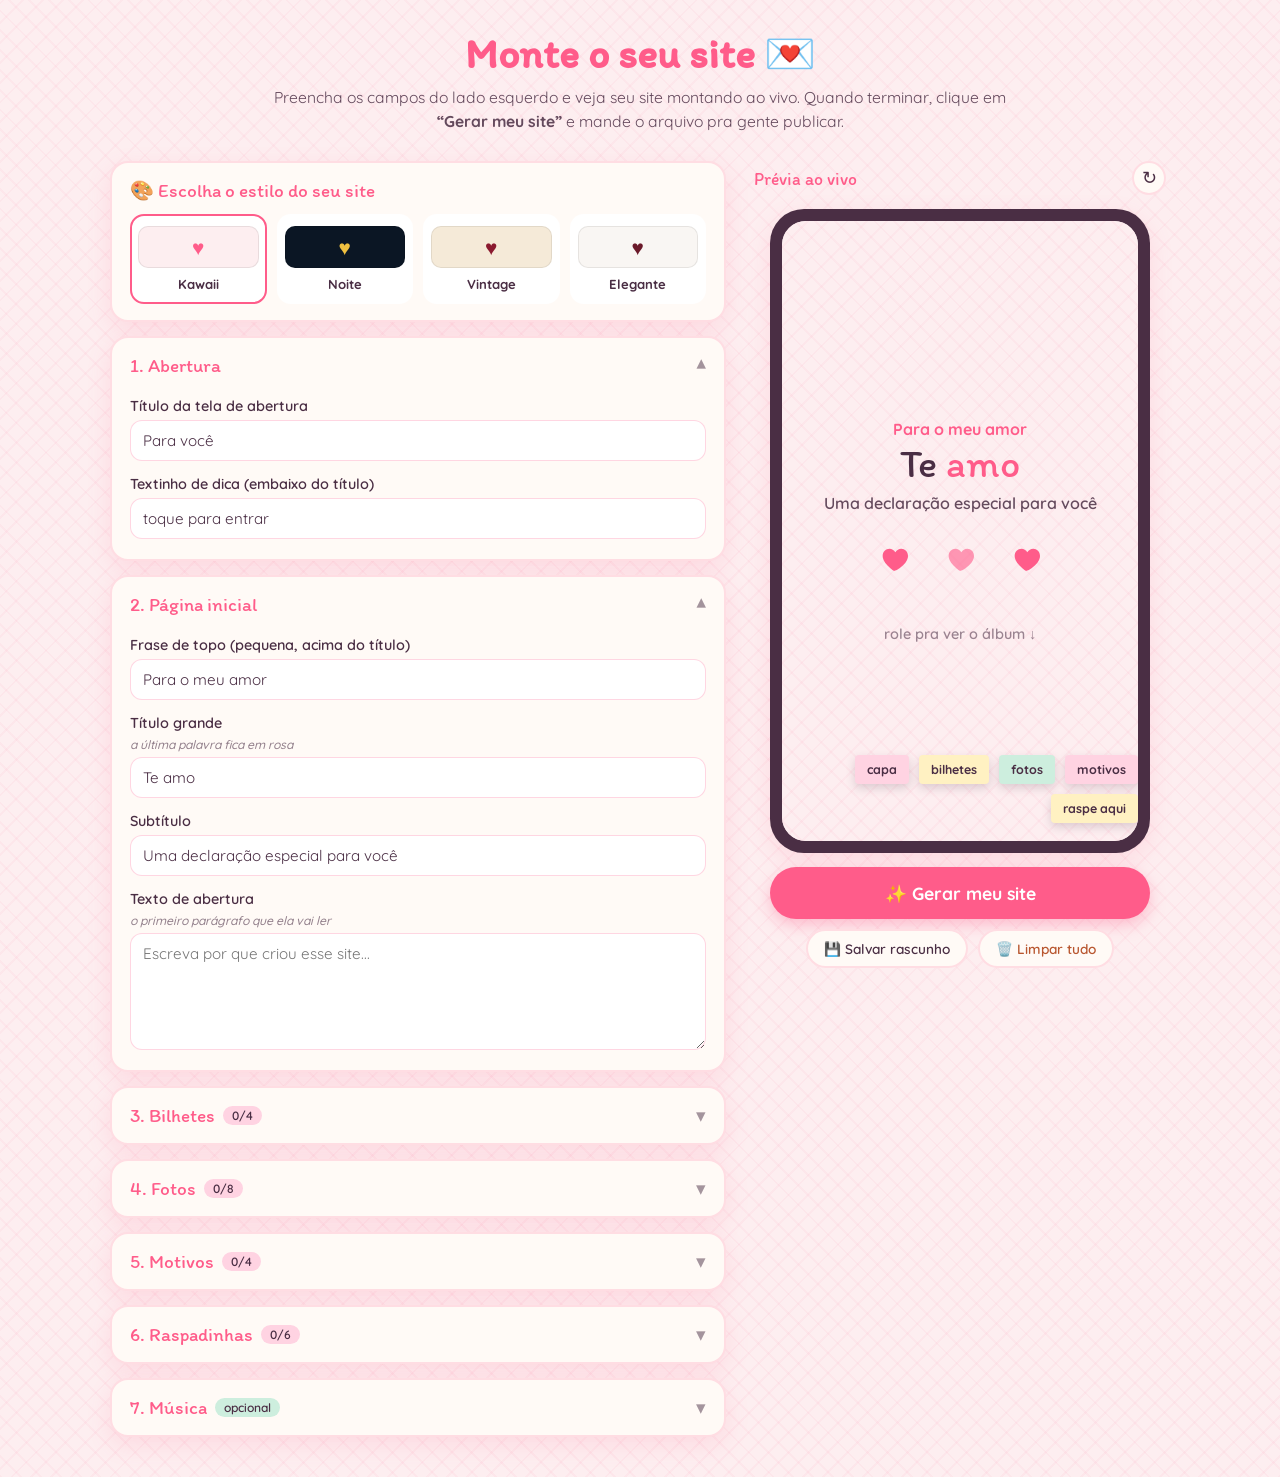
==== index.html @ db9405b7 "Painel de configuracao self-service (4 temas + previa ao vivo)" ====
<!DOCTYPE html>
<html lang="pt-BR">
<head>
    <meta charset="UTF-8">
    <meta name="viewport" content="width=device-width, initial-scale=1.0">
    <title>Monte o seu site 💌</title>
    <link rel="preconnect" href="https://fonts.googleapis.com">
    <link rel="preconnect" href="https://fonts.gstatic.com" crossorigin>
    <link href="https://fonts.googleapis.com/css2?family=Itim&family=Quicksand:wght@400;500;600;700&display=swap" rel="stylesheet">
    <link rel="stylesheet" href="configurador.css">
</head>
<body>
    <header class="topo">
        <h1>Monte o seu site 💌</h1>
        <p>Preencha os campos do lado esquerdo e veja seu site montando ao vivo. Quando terminar, clique em <strong>“Gerar meu site”</strong> e mande o arquivo pra gente publicar.</p>
    </header>

    <div class="abas" role="tablist">
        <button class="aba ativa" data-aba="editar">✏️ Editar</button>
        <button class="aba" data-aba="previa">👀 Ver prévia</button>
    </div>

    <main class="painel">
        <!-- Coluna de edição -->
        <section class="form" id="form" data-painel="editar">

            <div class="seletor-tema">
                <span class="seletor-titulo">🎨 Escolha o estilo do seu site</span>
                <div class="temas" id="temas">
                    <button type="button" class="tema-opcao" data-tema="kawaii"
                        style="--t-fundo:#fdeef0; --t-destaque:#ff5c8a; --t-texto:#4a2e44;">
                        <span class="tema-amostra"></span>Kawaii
                    </button>
                    <button type="button" class="tema-opcao" data-tema="noite"
                        style="--t-fundo:#0b1624; --t-destaque:#f0c040; --t-texto:#e8dfc8;">
                        <span class="tema-amostra"></span>Noite
                    </button>
                    <button type="button" class="tema-opcao" data-tema="vintage"
                        style="--t-fundo:#f5ead8; --t-destaque:#8b1a2f; --t-texto:#3d2314;">
                        <span class="tema-amostra"></span>Vintage
                    </button>
                    <button type="button" class="tema-opcao" data-tema="elegante"
                        style="--t-fundo:#f9f6f3; --t-destaque:#6b1a2a; --t-texto:#1a1018;">
                        <span class="tema-amostra"></span>Elegante
                    </button>
                </div>
            </div>

            <details class="secao" open>
                <summary>1. Abertura</summary>
                <div class="secao-corpo">
                    <label>Título da tela de abertura
                        <input type="text" data-campo="capaTitulo" maxlength="40" placeholder="Para você">
                    </label>
                    <label>Textinho de dica (embaixo do título)
                        <input type="text" data-campo="capaDica" maxlength="40" placeholder="toque para entrar">
                    </label>
                </div>
            </details>

            <details class="secao" open>
                <summary>2. Página inicial</summary>
                <div class="secao-corpo">
                    <label>Frase de topo (pequena, acima do título)
                        <input type="text" data-campo="heroEyebrow" maxlength="60" placeholder="Para Maria, com amor">
                    </label>
                    <label>Título grande <span class="ajuda">a última palavra fica em rosa</span>
                        <input type="text" data-campo="heroTitulo" maxlength="40" placeholder="Te amo">
                    </label>
                    <label>Subtítulo
                        <input type="text" data-campo="heroSubtitulo" maxlength="80" placeholder="Uma declaração especial para você">
                    </label>
                    <label>Texto de abertura <span class="ajuda">o primeiro parágrafo que ela vai ler</span>
                        <textarea data-campo="heroTexto" rows="5" placeholder="Escreva por que criou esse site..."></textarea>
                    </label>
                </div>
            </details>

            <details class="secao">
                <summary>3. Bilhetes <span class="conta" id="conta-bilhetes"></span></summary>
                <div class="secao-corpo">
                    <p class="dica-secao">Recadinhos curtos, tipo post-it. Escolha uma cor para cada um.</p>
                    <div id="campos-bilhetes"></div>
                </div>
            </details>

            <details class="secao">
                <summary>4. Fotos <span class="conta" id="conta-fotos"></span></summary>
                <div class="secao-corpo">
                    <p class="dica-secao">Suba até 8 fotos do casal. As fotos ficam guardadas dentro do próprio site (não precisa mandar separado). Pode deixar slots em branco.</p>
                    <div id="campos-fotos" class="grade-fotos"></div>
                </div>
            </details>

            <details class="secao">
                <summary>5. Motivos <span class="conta" id="conta-motivos"></span></summary>
                <div class="secao-corpo">
                    <p class="dica-secao">Um varal com motivos pelos quais você ama essa pessoa.</p>
                    <div id="campos-motivos"></div>
                    <button type="button" class="btn-add" id="add-motivo">+ Adicionar motivo</button>
                </div>
            </details>

            <details class="secao">
                <summary>6. Raspadinhas <span class="conta" id="conta-surpresas"></span></summary>
                <div class="secao-corpo">
                    <p class="dica-secao">6 surpresinhas que aparecem quando ela raspa os corações.</p>
                    <div id="campos-surpresas"></div>
                </div>
            </details>

            <details class="secao">
                <summary>7. Música <span class="opcional">opcional</span></summary>
                <div class="secao-corpo">
                    <p class="dica-secao">Um MP3 que toca de fundo. Deixe em branco para não ter música.</p>
                    <label class="arquivo-musica">
                        <input type="file" id="input-musica" accept="audio/mpeg,audio/mp3,.mp3">
                        <span id="nome-musica">Escolher arquivo .mp3</span>
                    </label>
                    <button type="button" class="btn-remover-musica" id="remover-musica" hidden>Remover música</button>
                    <p class="aviso-tamanho" id="aviso-musica" hidden></p>
                </div>
            </details>

        </section>

        <!-- Coluna de prévia -->
        <aside class="previa" data-painel="previa">
            <div class="previa-cabecalho">
                <span>Prévia ao vivo</span>
                <button type="button" class="btn-recarregar" id="recarregar" title="Recarregar prévia">↻</button>
            </div>
            <div class="telefone">
                <div class="telefone-tela">
                    <iframe id="preview-frame" src="preview/kawaii/index.html" title="Prévia do site"></iframe>
                </div>
            </div>
            <div class="acoes">
                <button type="button" class="btn-gerar" id="btn-gerar">✨ Gerar meu site</button>
                <div class="acoes-secundarias">
                    <button type="button" class="btn-secundario" id="btn-rascunho">💾 Salvar rascunho</button>
                    <button type="button" class="btn-secundario btn-limpar" id="btn-limpar">🗑️ Limpar tudo</button>
                </div>
                <p class="nota-rascunho" id="nota-rascunho"></p>
            </div>
        </aside>
    </main>

    <!-- Instruções finais (aparece ao gerar) -->
    <div class="modal" id="modal-pronto" hidden>
        <div class="modal-caixa">
            <button class="modal-fechar" id="modal-fechar">&times;</button>
            <h2>Seu site foi gerado! 🎉</h2>
            <p>Baixamos um arquivo chamado <strong>dados.js</strong> pra você. Agora é só:</p>
            <ol>
                <li>Encontrar o arquivo <strong>dados.js</strong> na pasta de Downloads do seu celular/computador.</li>
                <li>Mandar esse arquivo pra gente no <strong>WhatsApp</strong> (anexar como documento).</li>
                <li>Pronto! A gente publica e te devolve o link do seu site. 💕</li>
            </ol>
            <a class="btn-whats" id="btn-whats" href="#" target="_blank" rel="noopener">📲 Mandar no WhatsApp</a>
        </div>
    </div>

    <script src="configurador.js"></script>
</body>
</html>
---- configurador.css ----
* { margin: 0; padding: 0; box-sizing: border-box; }

:root {
    --linho: #fdeef0;
    --algodao: #ffd3e2;
    --manteiga: #fff1c2;
    --menta: #cdeede;
    --framboesa: #ff5c8a;
    --ameixa: #4a2e44;
    --creme: #fffaf6;
    --font-display: 'Itim', cursive;
    --font-body: 'Quicksand', sans-serif;
    --sombra: 0 8px 24px rgba(255, 92, 138, 0.14);
    --borda: 2px solid rgba(255, 92, 138, 0.18);
}

body {
    font-family: var(--font-body);
    color: var(--ameixa);
    background-color: var(--linho);
    background-image:
        repeating-linear-gradient(45deg, rgba(255, 92, 138, 0.05) 0px, rgba(255, 92, 138, 0.05) 2px, transparent 2px, transparent 14px),
        repeating-linear-gradient(-45deg, rgba(255, 92, 138, 0.05) 0px, rgba(255, 92, 138, 0.05) 2px, transparent 2px, transparent 14px);
    min-height: 100vh;
    padding-bottom: 40px;
}

/* ---- Topo ---- */
.topo {
    text-align: center;
    padding: 28px 20px 16px;
    max-width: 780px;
    margin: 0 auto;
}
.topo h1 {
    font-family: var(--font-display);
    font-size: clamp(1.8rem, 5vw, 2.6rem);
    color: var(--framboesa);
}
.topo p {
    margin-top: 8px;
    font-size: 0.98rem;
    line-height: 1.5;
    color: var(--ameixa);
    opacity: 0.85;
}

/* ---- Abas (mobile) ---- */
.abas {
    display: none;
    gap: 8px;
    justify-content: center;
    padding: 8px 16px;
    position: sticky;
    top: 0;
    z-index: 20;
    background: var(--linho);
}
.aba {
    flex: 1;
    max-width: 200px;
    padding: 12px;
    border: var(--borda);
    border-radius: 999px;
    background: var(--creme);
    color: var(--ameixa);
    font-family: var(--font-body);
    font-weight: 700;
    font-size: 0.95rem;
    cursor: pointer;
}
.aba.ativa {
    background: var(--framboesa);
    color: #fff;
    border-color: var(--framboesa);
}

/* ---- Layout ---- */
.painel {
    display: grid;
    grid-template-columns: 1fr 420px;
    gap: 24px;
    max-width: 1100px;
    margin: 12px auto 0;
    padding: 0 20px;
    align-items: start;
}

/* ---- Formulário ---- */
.form { display: flex; flex-direction: column; gap: 14px; }

/* ---- Seletor de tema ---- */
.seletor-tema {
    background: var(--creme);
    border: var(--borda);
    border-radius: 18px;
    box-shadow: var(--sombra);
    padding: 16px 18px;
}
.seletor-titulo {
    display: block;
    font-family: var(--font-display);
    font-size: 1.2rem;
    color: var(--framboesa);
    margin-bottom: 12px;
}
.temas {
    display: grid;
    grid-template-columns: repeat(4, 1fr);
    gap: 10px;
}
.tema-opcao {
    display: flex;
    flex-direction: column;
    align-items: center;
    gap: 8px;
    padding: 10px 6px;
    border: 2px solid transparent;
    border-radius: 14px;
    background: #fff;
    cursor: pointer;
    font-family: var(--font-body);
    font-weight: 700;
    font-size: 0.82rem;
    color: var(--ameixa);
    transition: border-color 0.15s, transform 0.1s;
}
.tema-opcao:hover { transform: translateY(-2px); }
.tema-opcao.sel { border-color: var(--framboesa); }
.tema-amostra {
    width: 100%;
    height: 42px;
    border-radius: 10px;
    background: var(--t-fundo);
    border: 1px solid rgba(0, 0, 0, 0.08);
    position: relative;
    overflow: hidden;
}
.tema-amostra::before {
    content: '♥';
    position: absolute;
    inset: 0;
    display: flex;
    align-items: center;
    justify-content: center;
    color: var(--t-destaque);
    font-size: 1.3rem;
}
@media (max-width: 480px) {
    .temas { grid-template-columns: repeat(2, 1fr); }
}

.secao {
    background: var(--creme);
    border: var(--borda);
    border-radius: 18px;
    box-shadow: var(--sombra);
    overflow: hidden;
}
.secao > summary {
    list-style: none;
    cursor: pointer;
    padding: 16px 18px;
    font-family: var(--font-display);
    font-size: 1.2rem;
    color: var(--framboesa);
    display: flex;
    align-items: center;
    gap: 8px;
    user-select: none;
}
.secao > summary::-webkit-details-marker { display: none; }
.secao > summary::after {
    content: '▾';
    margin-left: auto;
    transition: transform 0.2s;
    color: var(--ameixa);
    opacity: 0.5;
}
.secao[open] > summary::after { transform: rotate(180deg); }
.secao-corpo { padding: 4px 18px 20px; display: flex; flex-direction: column; gap: 14px; }

.conta, .opcional {
    font-family: var(--font-body);
    font-size: 0.75rem;
    font-weight: 600;
    background: var(--algodao);
    color: var(--ameixa);
    padding: 2px 9px;
    border-radius: 999px;
}
.opcional { background: var(--menta); }

.dica-secao { font-size: 0.86rem; opacity: 0.75; line-height: 1.45; }

label {
    display: flex;
    flex-direction: column;
    gap: 5px;
    font-weight: 600;
    font-size: 0.9rem;
}
.ajuda {
    font-weight: 500;
    font-size: 0.76rem;
    opacity: 0.6;
    font-style: italic;
}
input[type="text"], textarea, select {
    font-family: var(--font-body);
    font-size: 0.95rem;
    color: var(--ameixa);
    background: #fff;
    border: 1.5px solid rgba(255, 92, 138, 0.25);
    border-radius: 12px;
    padding: 10px 12px;
    width: 100%;
    resize: vertical;
}
input:focus, textarea:focus, select:focus {
    outline: none;
    border-color: var(--framboesa);
    box-shadow: 0 0 0 3px rgba(255, 92, 138, 0.15);
}

/* ---- Bilhetes / motivos (blocos repetidos) ---- */
.bloco {
    background: var(--linho);
    border-radius: 14px;
    padding: 14px;
    display: flex;
    flex-direction: column;
    gap: 10px;
    position: relative;
    border: 1.5px solid rgba(255, 92, 138, 0.12);
}
.bloco-titulo {
    font-family: var(--font-display);
    font-size: 1rem;
    color: var(--framboesa);
}
.bloco + .bloco { margin-top: 12px; }
.bloco-cores { display: flex; gap: 8px; align-items: center; }
.bola-cor {
    width: 26px; height: 26px; border-radius: 50%;
    border: 2px solid transparent; cursor: pointer;
}
.bola-cor.sel { border-color: var(--ameixa); }
.btn-remover {
    align-self: flex-start;
    background: none;
    border: none;
    color: var(--framboesa);
    font-family: var(--font-body);
    font-size: 0.82rem;
    font-weight: 600;
    cursor: pointer;
    opacity: 0.7;
    padding: 0;
}
.btn-remover:hover { opacity: 1; text-decoration: underline; }

.btn-add {
    align-self: flex-start;
    background: var(--menta);
    border: none;
    color: var(--ameixa);
    font-family: var(--font-body);
    font-weight: 700;
    font-size: 0.9rem;
    padding: 9px 16px;
    border-radius: 999px;
    cursor: pointer;
}
.btn-add:hover { filter: brightness(0.96); }

/* ---- Fotos ---- */
.grade-fotos {
    display: grid;
    grid-template-columns: repeat(2, 1fr);
    gap: 12px;
}
.slot-foto {
    background: var(--linho);
    border-radius: 14px;
    padding: 10px;
    display: flex;
    flex-direction: column;
    gap: 8px;
    border: 1.5px solid rgba(255, 92, 138, 0.12);
}
.foto-preview {
    aspect-ratio: 1;
    border-radius: 10px;
    background: #fff;
    border: 2px dashed rgba(255, 92, 138, 0.3);
    display: flex;
    align-items: center;
    justify-content: center;
    text-align: center;
    font-size: 0.8rem;
    opacity: 0.7;
    cursor: pointer;
    overflow: hidden;
    position: relative;
}
.foto-preview img { width: 100%; height: 100%; object-fit: cover; }
.foto-preview input[type="file"] { display: none; }
.slot-foto input[type="text"] { font-size: 0.85rem; padding: 7px 9px; }
.slot-foto .btn-remover { font-size: 0.76rem; }

/* ---- Música ---- */
.arquivo-musica {
    display: inline-flex;
    align-items: center;
    gap: 8px;
    background: var(--manteiga);
    border-radius: 999px;
    padding: 10px 18px;
    cursor: pointer;
    font-weight: 700;
    font-size: 0.9rem;
    width: fit-content;
}
.arquivo-musica input[type="file"] { display: none; }
.btn-remover-musica {
    align-self: flex-start;
    background: none; border: none;
    color: var(--framboesa);
    font-weight: 600; font-size: 0.82rem; cursor: pointer;
}
.aviso-tamanho { font-size: 0.82rem; color: #b8562f; font-weight: 600; }

/* ---- Prévia ---- */
.previa {
    position: sticky;
    top: 16px;
    display: flex;
    flex-direction: column;
    gap: 14px;
}
.previa-cabecalho {
    display: flex;
    align-items: center;
    justify-content: space-between;
    font-family: var(--font-display);
    font-size: 1.1rem;
    color: var(--framboesa);
    padding: 0 4px;
}
.btn-recarregar {
    background: var(--creme);
    border: var(--borda);
    border-radius: 50%;
    width: 34px; height: 34px;
    font-size: 1.1rem;
    cursor: pointer;
    color: var(--ameixa);
}
.telefone {
    background: var(--ameixa);
    border-radius: 34px;
    padding: 12px;
    box-shadow: var(--sombra);
    margin: 0 auto;
    width: 100%;
    max-width: 380px;
}
.telefone-tela {
    border-radius: 24px;
    overflow: hidden;
    background: var(--linho);
    height: 620px;
}
.telefone-tela iframe {
    width: 100%;
    height: 100%;
    border: none;
    display: block;
}

.acoes { display: flex; flex-direction: column; gap: 10px; align-items: center; }
.btn-gerar {
    width: 100%;
    max-width: 380px;
    background: var(--framboesa);
    color: #fff;
    border: none;
    border-radius: 999px;
    padding: 15px;
    font-family: var(--font-body);
    font-weight: 700;
    font-size: 1.1rem;
    cursor: pointer;
    box-shadow: 0 6px 16px rgba(255, 92, 138, 0.35);
}
.btn-gerar:hover { filter: brightness(1.05); }
.acoes-secundarias { display: flex; gap: 10px; }
.btn-secundario {
    background: var(--creme);
    border: var(--borda);
    border-radius: 999px;
    padding: 9px 16px;
    font-family: var(--font-body);
    font-weight: 600;
    font-size: 0.85rem;
    color: var(--ameixa);
    cursor: pointer;
}
.btn-limpar { color: #b8562f; }
.nota-rascunho { font-size: 0.8rem; opacity: 0.75; text-align: center; min-height: 1em; }

/* ---- Modal ---- */
.modal {
    position: fixed;
    inset: 0;
    background: rgba(74, 46, 68, 0.55);
    display: flex;
    align-items: center;
    justify-content: center;
    padding: 20px;
    z-index: 50;
}
.modal[hidden] { display: none; }
.modal-caixa {
    background: var(--creme);
    border-radius: 24px;
    padding: 28px 26px;
    max-width: 440px;
    width: 100%;
    position: relative;
    box-shadow: var(--sombra);
}
.modal-caixa h2 {
    font-family: var(--font-display);
    color: var(--framboesa);
    font-size: 1.6rem;
    margin-bottom: 10px;
}
.modal-caixa p { line-height: 1.5; margin-bottom: 10px; }
.modal-caixa ol { margin: 0 0 18px 20px; line-height: 1.7; }
.modal-fechar {
    position: absolute;
    top: 12px; right: 16px;
    background: none; border: none;
    font-size: 1.8rem; cursor: pointer;
    color: var(--ameixa); opacity: 0.6;
    line-height: 1;
}
.btn-whats {
    display: block;
    text-align: center;
    background: #25d366;
    color: #fff;
    text-decoration: none;
    border-radius: 999px;
    padding: 14px;
    font-weight: 700;
}

/* ---- Responsivo ---- */
@media (max-width: 860px) {
    .abas { display: flex; }
    .painel { grid-template-columns: 1fr; }
    .previa { position: static; }
    .telefone-tela { height: 560px; }
    /* modo abas: mostra um painel de cada vez */
    body.mostrar-previa [data-painel="editar"] { display: none; }
    body.mostrar-editar [data-painel="previa"] { display: none; }
}
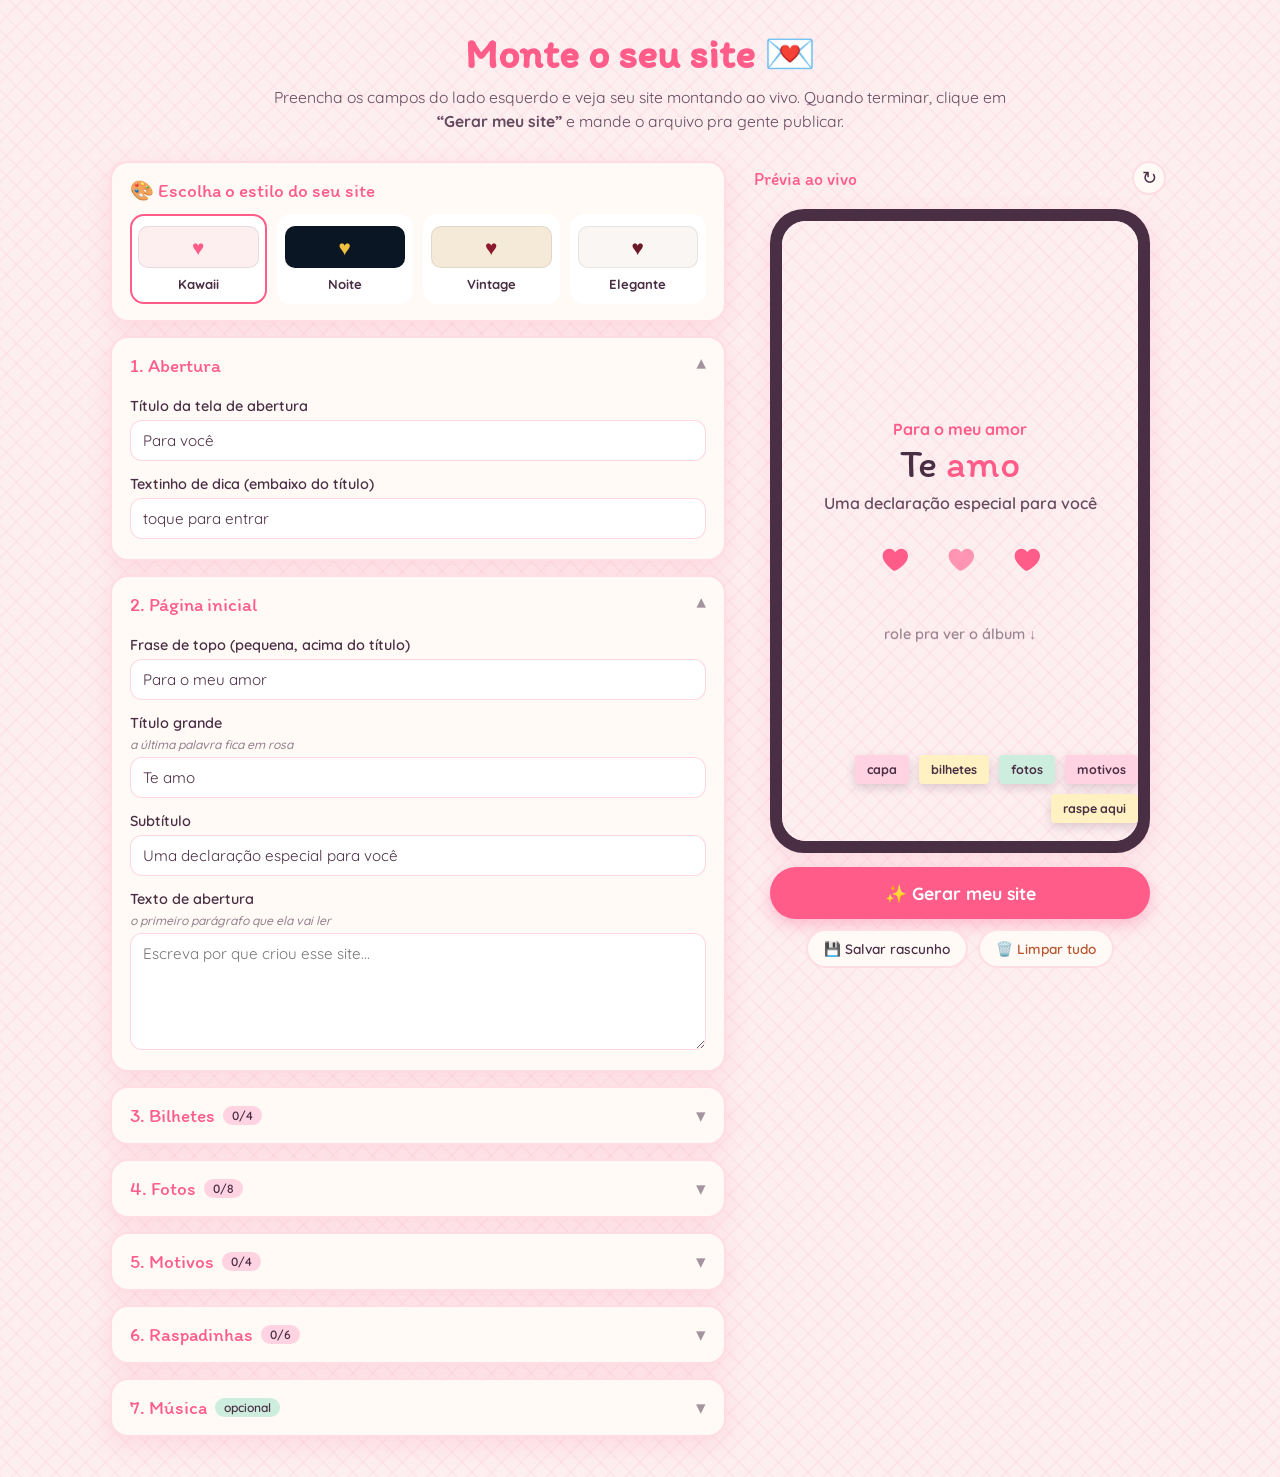
==== commit 44c2029f: "Aplica limites por plano (fotos e musica) vindos do link da pagina de vendas" ====
--- a/index.html
+++ b/index.html
@@ -46,6 +46,8 @@
                 </div>
             </div>
 
+            <div class="plano-info" id="plano-info" hidden></div>
+
             <details class="secao" open>
                 <summary>1. Abertura</summary>
                 <div class="secao-corpo">
@@ -87,8 +89,9 @@
             <details class="secao">
                 <summary>4. Fotos <span class="conta" id="conta-fotos"></span></summary>
                 <div class="secao-corpo">
-                    <p class="dica-secao">Suba até 8 fotos do casal. As fotos ficam guardadas dentro do próprio site (não precisa mandar separado). Pode deixar slots em branco.</p>
+                    <p class="dica-secao" id="dica-fotos">Suba até 8 fotos do casal. As fotos ficam guardadas dentro do próprio site (não precisa mandar separado). Pode deixar slots em branco.</p>
                     <div id="campos-fotos" class="grade-fotos"></div>
+                    <button type="button" class="btn-add" id="add-foto" hidden>+ Adicionar foto</button>
                 </div>
             </details>
 
@@ -110,15 +113,20 @@
             </details>
 
             <details class="secao">
-                <summary>7. Música <span class="opcional">opcional</span></summary>
+                <summary>7. Música <span class="opcional" id="musica-badge">opcional</span></summary>
                 <div class="secao-corpo">
-                    <p class="dica-secao">Um MP3 que toca de fundo. Deixe em branco para não ter música.</p>
-                    <label class="arquivo-musica">
-                        <input type="file" id="input-musica" accept="audio/mpeg,audio/mp3,.mp3">
-                        <span id="nome-musica">Escolher arquivo .mp3</span>
-                    </label>
-                    <button type="button" class="btn-remover-musica" id="remover-musica" hidden>Remover música</button>
-                    <p class="aviso-tamanho" id="aviso-musica" hidden></p>
+                    <div class="aviso-bloqueio" id="musica-bloqueada" hidden>
+                        🔒 Música de fundo é exclusiva dos planos <strong>Completo</strong> e <strong>Premium</strong>.
+                    </div>
+                    <div id="musica-conteudo">
+                        <p class="dica-secao">Um MP3 que toca de fundo. Deixe em branco para não ter música.</p>
+                        <label class="arquivo-musica">
+                            <input type="file" id="input-musica" accept="audio/mpeg,audio/mp3,.mp3">
+                            <span id="nome-musica">Escolher arquivo .mp3</span>
+                        </label>
+                        <button type="button" class="btn-remover-musica" id="remover-musica" hidden>Remover música</button>
+                        <p class="aviso-tamanho" id="aviso-musica" hidden></p>
+                    </div>
                 </div>
             </details>
 
--- a/configurador.css
+++ b/configurador.css
@@ -89,6 +89,27 @@
 /* ---- Formulário ---- */
 .form { display: flex; flex-direction: column; gap: 14px; }
 
+/* ---- Banner do plano ativo ---- */
+.plano-info {
+    background: var(--creme);
+    border: var(--borda);
+    border-left: 5px solid var(--framboesa);
+    border-radius: 14px;
+    padding: 12px 16px;
+    font-size: 0.88rem;
+    font-weight: 600;
+}
+
+/* ---- Aviso de recurso bloqueado (upsell) ---- */
+.aviso-bloqueio {
+    background: var(--linho);
+    border: 1.5px dashed rgba(255, 92, 138, 0.4);
+    border-radius: 12px;
+    padding: 12px 14px;
+    font-size: 0.86rem;
+    line-height: 1.5;
+}
+
 /* ---- Seletor de tema ---- */
 .seletor-tema {
     background: var(--creme);
@@ -288,7 +309,24 @@
     flex-direction: column;
     gap: 8px;
     border: 1.5px solid rgba(255, 92, 138, 0.12);
-}
+    position: relative;
+}
+.btn-excluir-slot {
+    position: absolute;
+    top: 6px;
+    right: 6px;
+    width: 22px;
+    height: 22px;
+    border-radius: 50%;
+    border: none;
+    background: rgba(74, 46, 68, 0.55);
+    color: #fff;
+    font-size: 0.75rem;
+    line-height: 1;
+    cursor: pointer;
+    z-index: 2;
+}
+.btn-excluir-slot:hover { background: var(--framboesa); }
 .foto-preview {
     aspect-ratio: 1;
     border-radius: 10px;
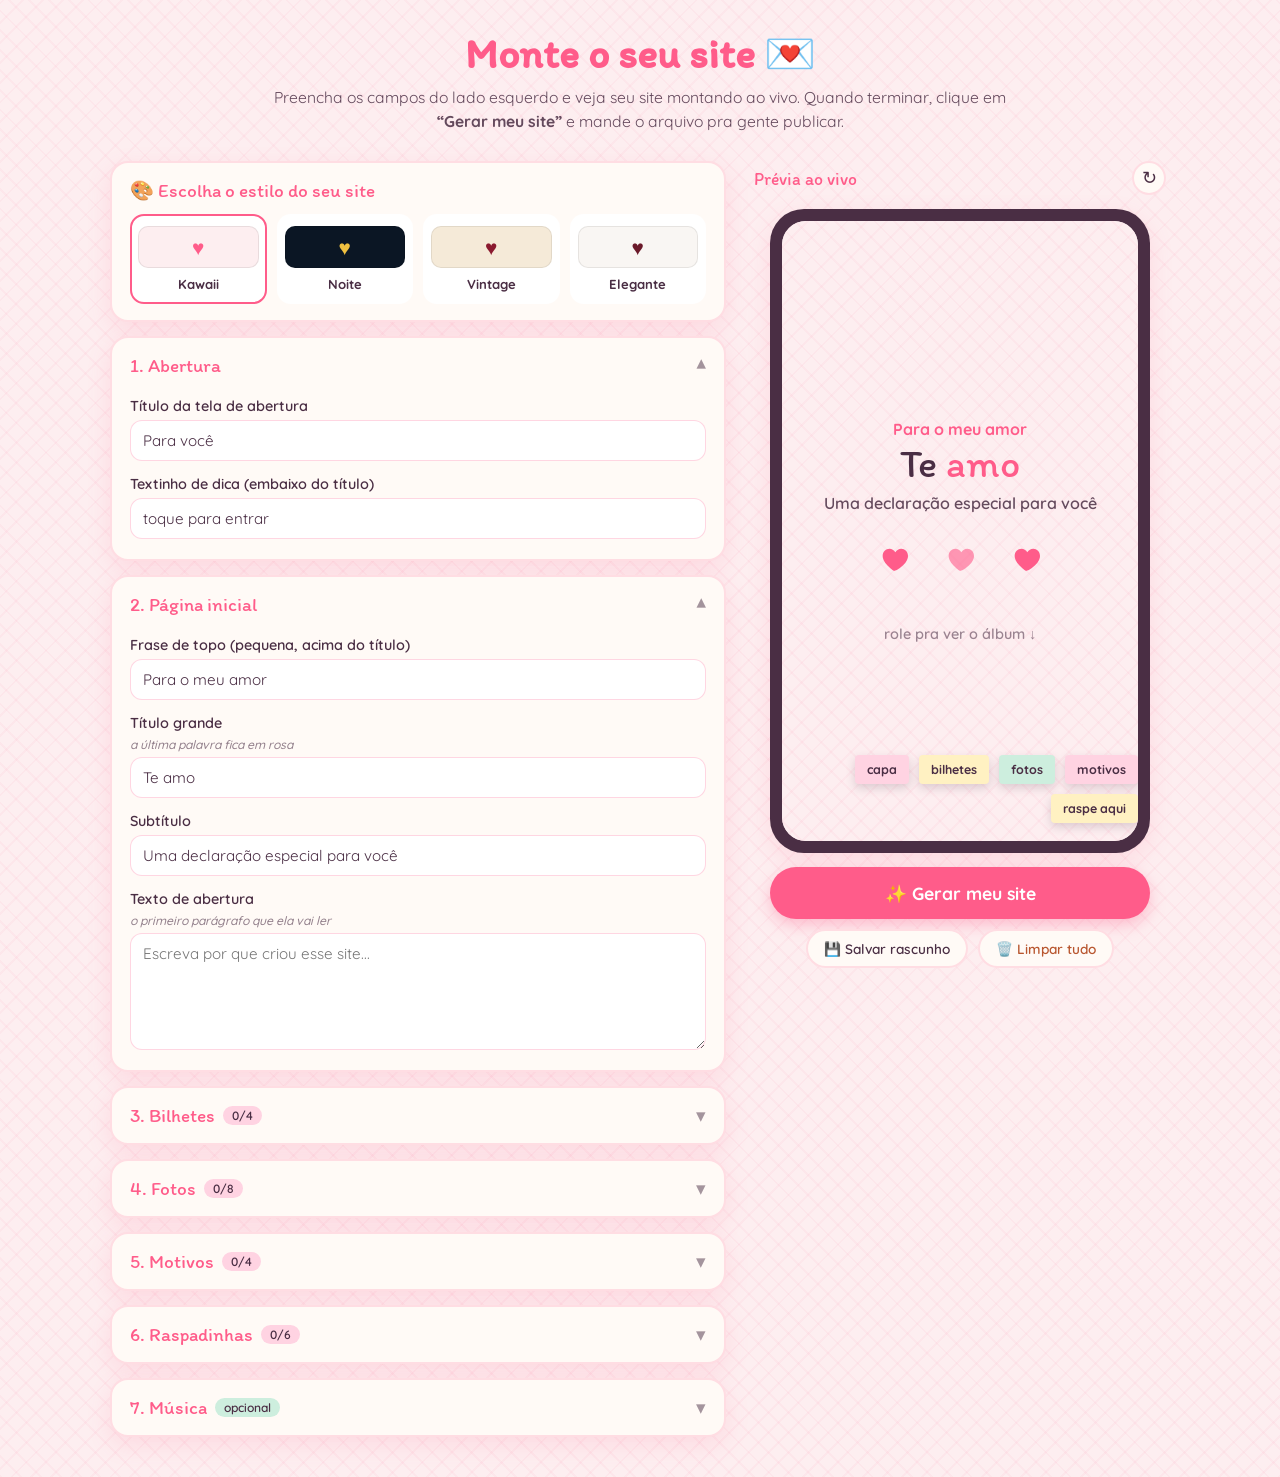
==== commit 5141b513: "Atualiza previews para a versao atual dos temas e corrige troca de tema - preview/<tema>/ ressincron" ====
--- a/index.html
+++ b/index.html
@@ -4,6 +4,11 @@
     <meta charset="UTF-8">
     <meta name="viewport" content="width=device-width, initial-scale=1.0">
     <title>Monte o seu site 💌</title>
+    <meta name="description" content="Monte o site surpresa do seu casal: escolha o estilo, escreva as mensagens e veja tudo ao vivo.">
+    <meta property="og:type" content="website">
+    <meta property="og:title" content="Monte o seu site 💌">
+    <meta property="og:description" content="Monte o site surpresa do seu casal: escolha o estilo, escreva as mensagens e veja tudo ao vivo.">
+    <link rel="icon" href="data:image/svg+xml,<svg xmlns='http://www.w3.org/2000/svg' viewBox='0 0 100 100'><text y='.9em' font-size='90'>💌</text></svg>">
     <link rel="preconnect" href="https://fonts.googleapis.com">
     <link rel="preconnect" href="https://fonts.gstatic.com" crossorigin>
     <link href="https://fonts.googleapis.com/css2?family=Itim&family=Quicksand:wght@400;500;600;700&display=swap" rel="stylesheet">
--- a/configurador.css
+++ b/configurador.css
@@ -345,6 +345,7 @@
 .foto-preview img { width: 100%; height: 100%; object-fit: cover; }
 .foto-preview input[type="file"] { display: none; }
 .slot-foto input[type="text"] { font-size: 0.85rem; padding: 7px 9px; }
+.slot-foto .sel-tamanho { font-size: 0.85rem; padding: 7px 9px; }
 .slot-foto .btn-remover { font-size: 0.76rem; }
 
 /* ---- Música ---- */
